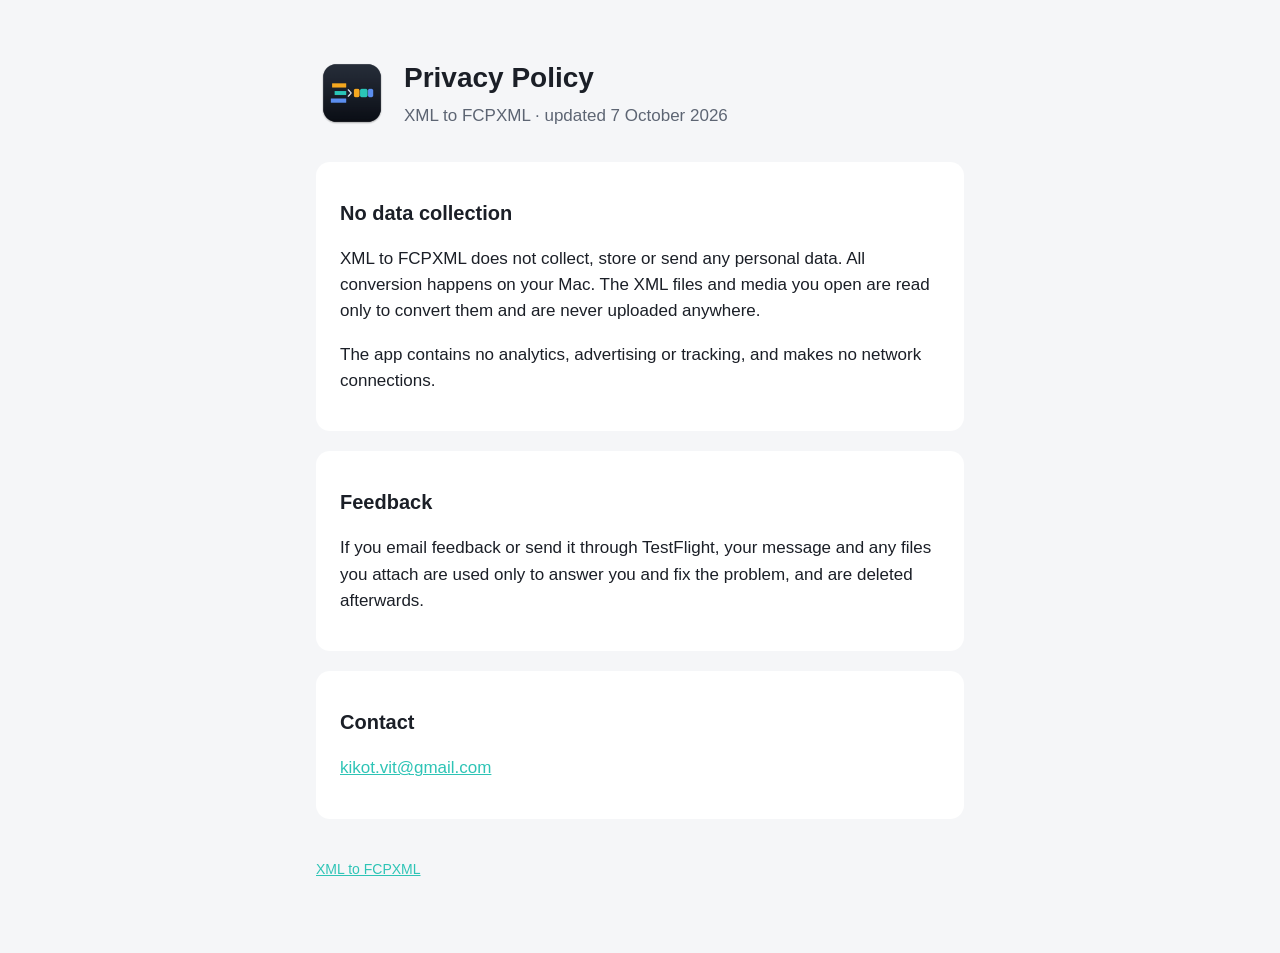
==== privacy.html @ 8a54d0ae "Support and privacy pages for XML to FCPXML" ====
<!doctype html>
<html lang="en">
<head>
<meta charset="utf-8">
<meta name="viewport" content="width=device-width, initial-scale=1">
<title>XML to FCPXML — Privacy Policy</title>
<link rel="icon" href="icon.png">
<link rel="stylesheet" href="style.css">
</head>
<body>
<main>
  <header>
    <img src="icon.png" alt="">
    <div>
      <h1>Privacy Policy</h1>
      <p class="tagline">XML to FCPXML · updated 7 October 2026</p>
    </div>
  </header>

  <section>
    <h2>No data collection</h2>
    <p>XML to FCPXML does not collect, store or send any personal data. All conversion happens on your Mac.
    The XML files and media you open are read only to convert them and are never uploaded anywhere.</p>
    <p>The app contains no analytics, advertising or tracking, and makes no network connections.</p>
  </section>

  <section>
    <h2>Feedback</h2>
    <p>If you email feedback or send it through TestFlight, your message and any files you attach are used
    only to answer you and fix the problem, and are deleted afterwards.</p>
  </section>

  <section>
    <h2>Contact</h2>
    <p><a href="mailto:kikot.vit@gmail.com?subject=XML%20to%20FCPXML%20privacy">kikot.vit@gmail.com</a></p>
  </section>

  <footer><a href="index.html">XML to FCPXML</a></footer>
</main>
</body>
</html>
---- style.css ----
:root {
  --bg: #f5f6f8;
  --text: #1b1f27;
  --muted: #5d6573;
  --card: #ffffff;
  --accent: #2ec4b6;
}
@media (prefers-color-scheme: dark) {
  :root {
    --bg: #12151b;
    --text: #e8eaee;
    --muted: #9aa2b0;
    --card: #1b1f27;
  }
}
* { box-sizing: border-box; }
body {
  margin: 0;
  background: var(--bg);
  color: var(--text);
  font: 17px/1.55 -apple-system, BlinkMacSystemFont, "Helvetica Neue", Arial, sans-serif;
}
main { max-width: 680px; margin: 0 auto; padding: 56px 16px 72px; }
header { display: flex; align-items: center; gap: 16px; margin-bottom: 32px; }
header img { width: 72px; height: 72px; }
h1 { font-size: 28px; margin: 0; }
h2 { font-size: 20px; margin: 32px 0 8px; }
.tagline { color: var(--muted); margin: 4px 0 0; }
section { background: var(--card); border-radius: 14px; padding: 4px 24px 20px; margin-top: 20px; }
a { color: var(--accent); }
footer { color: var(--muted); font-size: 14px; margin-top: 40px; }
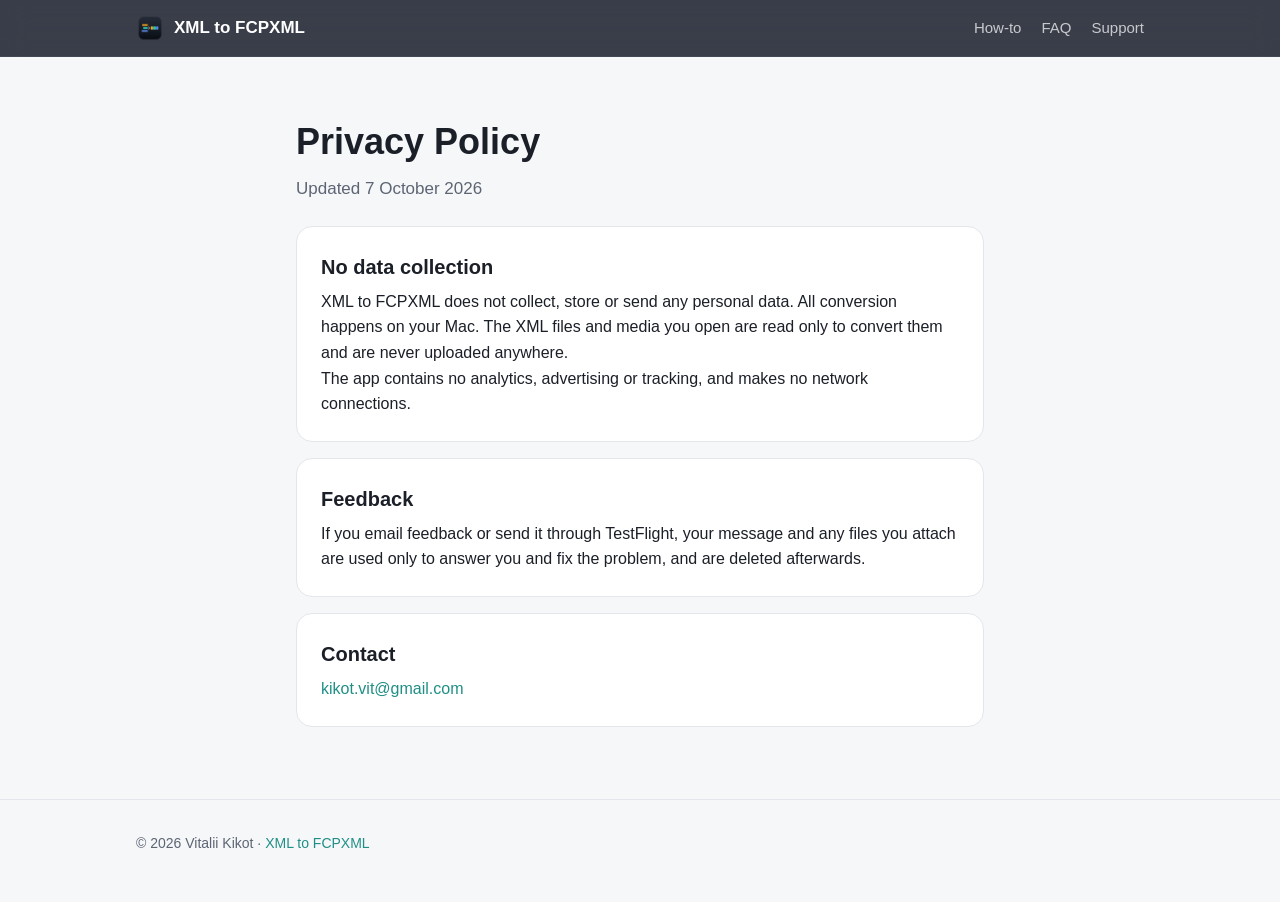
==== commit 4580b83c: "Redesign site with features, how-to and FAQ" ====
--- a/privacy.html
+++ b/privacy.html
@@ -8,34 +8,46 @@
 <link rel="stylesheet" href="style.css">
 </head>
 <body>
-<main>
-  <header>
-    <img src="icon.png" alt="">
-    <div>
-      <h1>Privacy Policy</h1>
-      <p class="tagline">XML to FCPXML · updated 7 October 2026</p>
-    </div>
-  </header>
 
-  <section>
+<header class="bar">
+  <div class="wrap">
+    <a class="brand" href="index.html"><img src="icon.png" alt="">XML to FCPXML</a>
+    <nav>
+      <a href="index.html#how-to">How-to</a>
+      <a href="index.html#faq">FAQ</a>
+      <a href="index.html#support">Support</a>
+    </nav>
+  </div>
+</header>
+
+<main class="page">
+  <h1>Privacy Policy</h1>
+  <p class="sub">Updated 7 October 2026</p>
+
+  <div class="card">
     <h2>No data collection</h2>
     <p>XML to FCPXML does not collect, store or send any personal data. All conversion happens on your Mac.
     The XML files and media you open are read only to convert them and are never uploaded anywhere.</p>
     <p>The app contains no analytics, advertising or tracking, and makes no network connections.</p>
-  </section>
+  </div>
 
-  <section>
+  <div class="card">
     <h2>Feedback</h2>
     <p>If you email feedback or send it through TestFlight, your message and any files you attach are used
     only to answer you and fix the problem, and are deleted afterwards.</p>
-  </section>
+  </div>
 
-  <section>
+  <div class="card">
     <h2>Contact</h2>
     <p><a href="mailto:kikot.vit@gmail.com?subject=XML%20to%20FCPXML%20privacy">kikot.vit@gmail.com</a></p>
-  </section>
+  </div>
+</main>
 
-  <footer><a href="index.html">XML to FCPXML</a></footer>
-</main>
+<footer>
+  <div class="wrap">
+    <span>© 2026 Vitalii Kikot · <a href="index.html">XML to FCPXML</a></span>
+  </div>
+</footer>
+
 </body>
 </html>
--- a/style.css
+++ b/style.css
@@ -1,31 +1,200 @@
 :root {
-  --bg: #f5f6f8;
+  --bg: #f6f7f9;
+  --surface: #ffffff;
   --text: #1b1f27;
   --muted: #5d6573;
-  --card: #ffffff;
-  --accent: #2ec4b6;
-}
+  --line: #e3e6eb;
+  --amber: #f5a524;
+  --teal: #2ec4b6;
+  --blue: #5b8def;
+  --link: #1f8f85;
+  --hero-from: #1f2430;
+  --hero-to: #11141a;
+  --radius: 16px;
+}
+
 @media (prefers-color-scheme: dark) {
   :root {
-    --bg: #12151b;
+    --bg: #101318;
+    --surface: #181c23;
     --text: #e8eaee;
     --muted: #9aa2b0;
-    --card: #1b1f27;
+    --line: #262b34;
+    --link: #4fd6c9;
   }
 }
+
 * { box-sizing: border-box; }
+
+html { scroll-behavior: smooth; }
+
 body {
   margin: 0;
   background: var(--bg);
   color: var(--text);
-  font: 17px/1.55 -apple-system, BlinkMacSystemFont, "Helvetica Neue", Arial, sans-serif;
-}
-main { max-width: 680px; margin: 0 auto; padding: 56px 16px 72px; }
-header { display: flex; align-items: center; gap: 16px; margin-bottom: 32px; }
-header img { width: 72px; height: 72px; }
-h1 { font-size: 28px; margin: 0; }
-h2 { font-size: 20px; margin: 32px 0 8px; }
-.tagline { color: var(--muted); margin: 4px 0 0; }
-section { background: var(--card); border-radius: 14px; padding: 4px 24px 20px; margin-top: 20px; }
-a { color: var(--accent); }
-footer { color: var(--muted); font-size: 14px; margin-top: 40px; }
+  font: 17px/1.6 -apple-system, BlinkMacSystemFont, "SF Pro Text", "Helvetica Neue", Arial, sans-serif;
+  -webkit-font-smoothing: antialiased;
+}
+
+a { color: var(--link); text-decoration: none; }
+a:hover { text-decoration: underline; }
+code {
+  font: 0.9em ui-monospace, "SF Mono", Menlo, monospace;
+  background: color-mix(in srgb, var(--text) 8%, transparent);
+  border-radius: 6px;
+  padding: 1px 6px;
+}
+
+.wrap { max-width: 1040px; margin: 0 auto; padding: 0 16px; }
+
+/* top bar */
+.bar {
+  position: sticky;
+  top: 0;
+  z-index: 10;
+  background: color-mix(in srgb, var(--hero-from) 88%, transparent);
+  backdrop-filter: blur(14px);
+  -webkit-backdrop-filter: blur(14px);
+  border-bottom: 1px solid rgba(255, 255, 255, 0.06);
+}
+.bar .wrap { display: flex; align-items: center; gap: 24px; height: 56px; }
+.brand { display: flex; align-items: center; gap: 10px; color: #fff; font-weight: 600; }
+.brand:hover { text-decoration: none; }
+.brand img { width: 28px; height: 28px; }
+.bar nav { margin-left: auto; display: flex; gap: 20px; }
+.bar nav a { color: rgba(255, 255, 255, 0.72); font-size: 15px; }
+.bar nav a:hover { color: #fff; text-decoration: none; }
+
+/* hero */
+.hero {
+  background: linear-gradient(180deg, var(--hero-from), var(--hero-to));
+  color: #f2f4f7;
+  padding: 72px 0 0;
+  overflow: hidden;
+}
+.hero .wrap { text-align: center; }
+.hero img.icon { width: 112px; height: 112px; }
+.hero h1 { font-size: clamp(36px, 6vw, 56px); line-height: 1.1; margin: 20px 0 12px; letter-spacing: -0.02em; }
+.hero .lede { font-size: clamp(18px, 2.4vw, 21px); color: #b8c0cc; max-width: 640px; margin: 0 auto; }
+.cta { display: flex; justify-content: center; flex-wrap: wrap; gap: 12px; margin: 32px 0 12px; }
+.button {
+  display: inline-flex;
+  align-items: center;
+  gap: 8px;
+  padding: 12px 22px;
+  border-radius: 999px;
+  font-weight: 600;
+  color: #10141a;
+  background: var(--teal);
+}
+.button:hover { text-decoration: none; filter: brightness(1.08); }
+.button.ghost { background: transparent; color: #f2f4f7; box-shadow: inset 0 0 0 1.5px rgba(255, 255, 255, 0.25); }
+.hero .note { font-size: 14px; color: #8b94a3; margin: 0; }
+/* the capture carries the window's own shadow on a transparent margin */
+.hero .shot {
+  display: block;
+  width: min(100%, 860px);
+  margin: 32px auto 0;
+}
+
+/* sections */
+section { padding: 72px 0 8px; scroll-margin-top: 56px; }
+section > .wrap > h2 { font-size: clamp(28px, 4vw, 36px); letter-spacing: -0.01em; margin: 0 0 8px; }
+section > .wrap > .sub { color: var(--muted); margin: 0 0 32px; max-width: 680px; }
+
+.grid { display: grid; gap: 16px; grid-template-columns: repeat(auto-fit, minmax(230px, 1fr)); }
+.card {
+  background: var(--surface);
+  border: 1px solid var(--line);
+  border-radius: var(--radius);
+  padding: 24px;
+}
+.card h3 { margin: 12px 0 6px; font-size: 19px; }
+.card p { margin: 0; color: var(--muted); font-size: 16px; }
+.dot { width: 36px; height: 12px; border-radius: 6px; display: block; }
+.dot.amber { background: var(--amber); }
+.dot.teal { background: var(--teal); }
+.dot.blue { background: var(--blue); }
+.dot.mix { background: linear-gradient(90deg, var(--amber) 33%, var(--teal) 33% 66%, var(--blue) 66%); }
+
+/* steps */
+.steps { counter-reset: step; }
+.steps .card::before {
+  counter-increment: step;
+  content: counter(step);
+  display: inline-grid;
+  place-items: center;
+  width: 32px;
+  height: 32px;
+  border-radius: 50%;
+  background: color-mix(in srgb, var(--teal) 18%, transparent);
+  color: var(--link);
+  font-weight: 700;
+}
+
+/* how-to */
+.guide { display: grid; gap: 16px; }
+.guide article {
+  background: var(--surface);
+  border: 1px solid var(--line);
+  border-radius: var(--radius);
+  padding: 8px 28px 20px;
+  scroll-margin-top: 72px;
+}
+.guide h3 { font-size: 21px; margin: 18px 0 8px; }
+.guide ol, .guide ul { padding-left: 22px; margin: 8px 0; }
+.guide li { margin: 6px 0; }
+.guide p { margin: 8px 0; }
+.tip { color: var(--muted); font-size: 15px; }
+
+/* faq */
+.faq details {
+  background: var(--surface);
+  border: 1px solid var(--line);
+  border-radius: 12px;
+  padding: 0 22px;
+  margin-bottom: 10px;
+}
+.faq summary {
+  cursor: pointer;
+  list-style: none;
+  font-weight: 600;
+  padding: 16px 28px 16px 0;
+  position: relative;
+}
+.faq summary::-webkit-details-marker { display: none; }
+.faq summary::after {
+  content: "+";
+  position: absolute;
+  right: 0;
+  top: 12px;
+  font-size: 22px;
+  color: var(--muted);
+}
+.faq details[open] summary::after { content: "–"; }
+.faq details p, .faq details ul { margin: 0 0 16px; color: var(--muted); }
+
+/* footer */
+footer {
+  margin-top: 72px;
+  padding: 32px 0 48px;
+  border-top: 1px solid var(--line);
+  color: var(--muted);
+  font-size: 14px;
+}
+footer .wrap { display: flex; flex-wrap: wrap; gap: 12px 28px; justify-content: space-between; }
+
+/* plain text pages */
+.page { max-width: 720px; margin: 0 auto; padding: 56px 16px 0; }
+.page h1 { font-size: 36px; margin: 0 0 4px; }
+.page .sub { color: var(--muted); margin: 0 0 24px; }
+.page .card { margin-bottom: 16px; }
+.page .card h2 { font-size: 20px; margin: 0 0 6px; }
+.page .card p { color: var(--text); }
+
+@media (max-width: 640px) {
+  .bar nav { gap: 14px; }
+  .bar nav a.optional { display: none; }
+  .hero { padding-top: 48px; }
+  .guide article { padding: 4px 18px 16px; }
+}
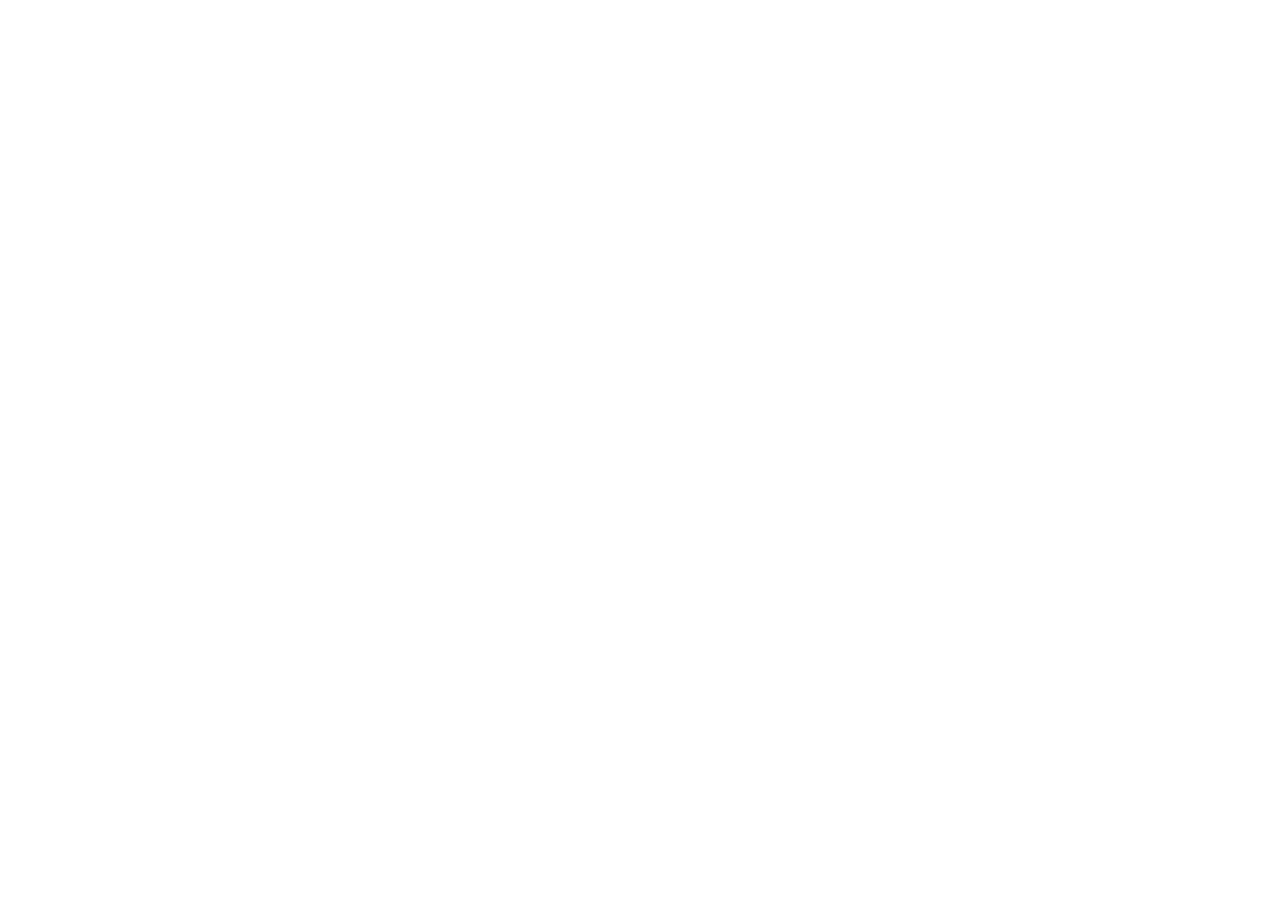
==== commit ad52babb: "Redirect to the site's new home on nakolini.github.io" ====
--- a/privacy.html
+++ b/privacy.html
@@ -1,53 +1,12 @@
-<!doctype html>
+<!DOCTYPE html>
 <html lang="en">
 <head>
 <meta charset="utf-8">
-<meta name="viewport" content="width=device-width, initial-scale=1">
-<title>XML to FCPXML — Privacy Policy</title>
-<link rel="icon" href="icon.png">
-<link rel="stylesheet" href="style.css">
+<title>XML to FCPXML has moved</title>
+<link rel="canonical" href="https://nakolini.github.io/xml2fcpxml/privacy.html">
+<meta http-equiv="refresh" content="0; url=https://nakolini.github.io/xml2fcpxml/privacy.html">
 </head>
 <body>
-
-<header class="bar">
-  <div class="wrap">
-    <a class="brand" href="index.html"><img src="icon.png" alt="">XML to FCPXML</a>
-    <nav>
-      <a href="index.html#how-to">How-to</a>
-      <a href="index.html#faq">FAQ</a>
-      <a href="index.html#support">Support</a>
-    </nav>
-  </div>
-</header>
-
-<main class="page">
-  <h1>Privacy Policy</h1>
-  <p class="sub">Updated 7 October 2026</p>
-
-  <div class="card">
-    <h2>No data collection</h2>
-    <p>XML to FCPXML does not collect, store or send any personal data. All conversion happens on your Mac.
-    The XML files and media you open are read only to convert them and are never uploaded anywhere.</p>
-    <p>The app contains no analytics, advertising or tracking, and makes no network connections.</p>
-  </div>
-
-  <div class="card">
-    <h2>Feedback</h2>
-    <p>If you email feedback or send it through TestFlight, your message and any files you attach are used
-    only to answer you and fix the problem, and are deleted afterwards.</p>
-  </div>
-
-  <div class="card">
-    <h2>Contact</h2>
-    <p><a href="mailto:kikot.vit@gmail.com?subject=XML%20to%20FCPXML%20privacy">kikot.vit@gmail.com</a></p>
-  </div>
-</main>
-
-<footer>
-  <div class="wrap">
-    <span>© 2026 Vitalii Kikot · <a href="index.html">XML to FCPXML</a></span>
-  </div>
-</footer>
-
+<p>Moved to <a href="https://nakolini.github.io/xml2fcpxml/privacy.html">https://nakolini.github.io/xml2fcpxml/privacy.html</a>.</p>
 </body>
 </html>
